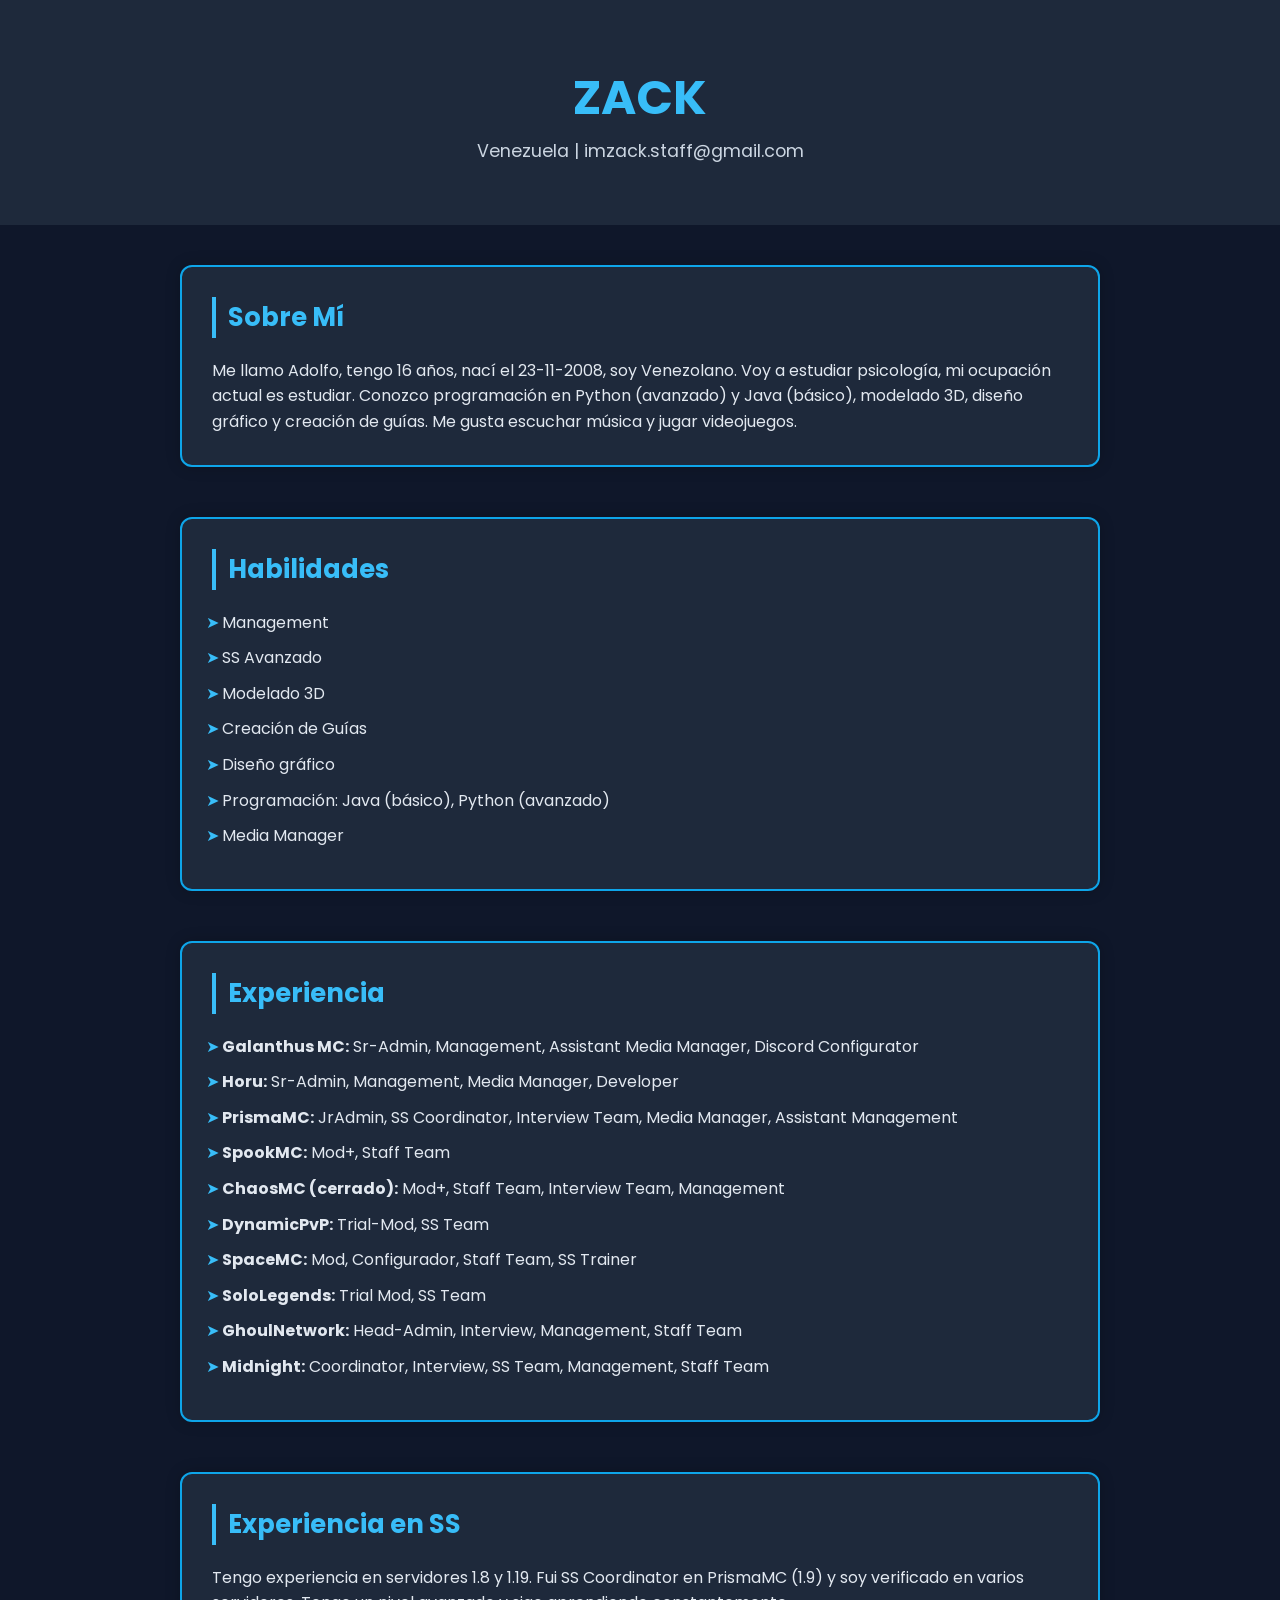
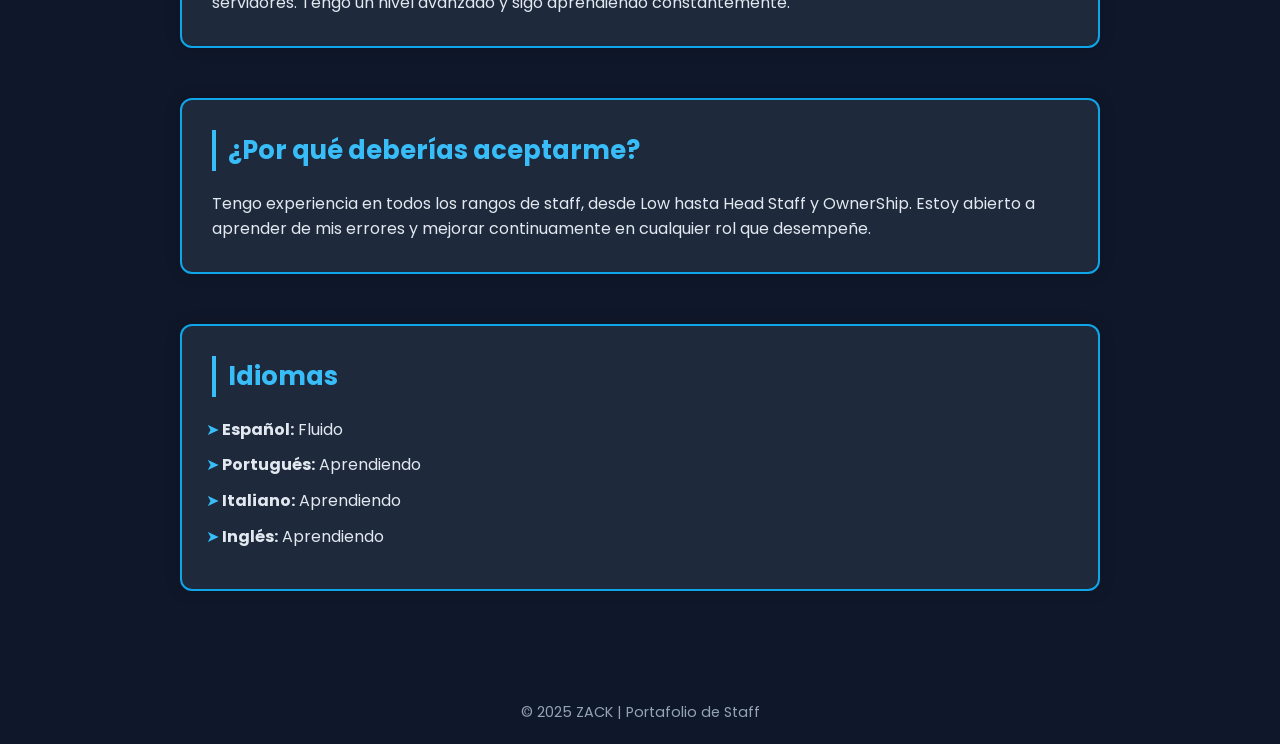
==== index.html @ 356e89ac "Update and rename principal.html to index.html" ====
<!DOCTYPE html>
<html lang="es">
<head>
  <meta charset="UTF-8" />
  <meta name="viewport" content="width=device-width, initial-scale=1.0"/>
  <title>ZACK | CV</title>
  <link href="https://fonts.googleapis.com/css2?family=Poppins:wght@400;600;700&display=swap" rel="stylesheet">

  <!-- AOS Library CSS -->
  <link href="https://unpkg.com/aos@2.3.4/dist/aos.css" rel="stylesheet" />

  <style>
    * {
      box-sizing: border-box;
      margin: 0;
      padding: 0;
    }

    body {
      font-family: 'Poppins', sans-serif;
      background-color: #0f172a;
      color: #e2e8f0;
      line-height: 1.6;
    }

    header {
      background: #1e293b;
      padding: 60px 20px;
      text-align: center;
    }

    header h1 {
      font-size: 3rem;
      color: #38bdf8;
    }

    header p {
      font-size: 1.1rem;
      color: #cbd5e1;
    }

    .container {
      max-width: 960px;
      margin: 0 auto;
      padding: 40px 20px;
    }

    section {
      margin-bottom: 50px;
      background: #1e293b;
      padding: 30px;
      border-radius: 12px;
      border: 2px solid #0ea5e9;
      box-shadow: 0 0 15px rgba(0,0,0,0.2);
      transition: transform 0.3s ease, box-shadow 0.3s ease;
    }

    section:hover {
      transform: scale(1.02);
      box-shadow: 0 0 25px rgba(14, 165, 233, 0.3);
    }

    section h2 {
      color: #38bdf8;
      font-size: 1.6rem;
      margin-bottom: 20px;
      border-left: 4px solid #38bdf8;
      padding-left: 12px;
    }

    ul {
      list-style: none;
      padding-left: 0;
    }

    li {
      margin-bottom: 10px;
      padding-left: 10px;
      position: relative;
      transition: color 0.3s ease, transform 0.3s ease;
    }

    li::before {
      content: "➤";
      color: #38bdf8;
      display: inline-block;
      width: 1em;
      margin-left: -1em;
    }

    li:hover {
      color: #0ea5e9;
      transform: translateX(5px);
    }

    footer {
      background: #0f172a;
      text-align: center;
      padding: 20px;
      color: #94a3b8;
      font-size: 0.9rem;
    }

    @media (max-width: 600px) {
      header h1 {
        font-size: 2.2rem;
      }

      section h2 {
        font-size: 1.3rem;
      }
    }
  </style>
</head>
<body>
  <header>
    <h1>ZACK</h1>
    <p>Venezuela | imzack.staff@gmail.com</p>
  </header>

  <div class="container">
    <section data-aos="fade-up">
      <h2>Sobre Mí</h2>
      <p>Me llamo Adolfo, tengo 16 años, nací el 23-11-2008, soy Venezolano. Voy a estudiar psicología, mi ocupación actual es estudiar. Conozco programación en Python (avanzado) y Java (básico), modelado 3D, diseño gráfico y creación de guías. Me gusta escuchar música y jugar videojuegos.</p>
    </section>

    <section data-aos="fade-up">
      <h2>Habilidades</h2>
      <ul>
        <li>Management</li>
        <li>SS Avanzado</li>
        <li>Modelado 3D</li>
        <li>Creación de Guías</li>
        <li>Diseño gráfico</li>
        <li>Programación: Java (básico), Python (avanzado)</li>
        <li>Media Manager</li>
      </ul>
    </section>

    <section data-aos="fade-up">
      <h2>Experiencia</h2>
      <ul>
        <li><strong>Galanthus MC:</strong> Sr-Admin, Management, Assistant Media Manager, Discord Configurator</li>
        <li><strong>Horu:</strong> Sr-Admin, Management, Media Manager, Developer</li>
        <li><strong>PrismaMC:</strong> JrAdmin, SS Coordinator, Interview Team, Media Manager, Assistant Management</li>
        <li><strong>SpookMC:</strong> Mod+, Staff Team</li>
        <li><strong>ChaosMC (cerrado):</strong> Mod+, Staff Team, Interview Team, Management</li>
        <li><strong>DynamicPvP:</strong> Trial-Mod, SS Team</li>
        <li><strong>SpaceMC:</strong> Mod, Configurador, Staff Team, SS Trainer</li>
        <li><strong>SoloLegends:</strong> Trial Mod, SS Team</li>
        <li><strong>GhoulNetwork:</strong> Head-Admin, Interview, Management, Staff Team</li>
        <li><strong>Midnight:</strong> Coordinator, Interview, SS Team, Management, Staff Team</li>
      </ul>
    </section>

    <section data-aos="fade-up">
      <h2>Experiencia en SS</h2>
      <p>Tengo experiencia en servidores 1.8 y 1.19. Fui SS Coordinator en PrismaMC (1.9) y soy verificado en varios servidores. Tengo un nivel avanzado y sigo aprendiendo constantemente.</p>
    </section>

    <section data-aos="fade-up">
      <h2>¿Por qué deberías aceptarme?</h2>
      <p>Tengo experiencia en todos los rangos de staff, desde Low hasta Head Staff y OwnerShip. Estoy abierto a aprender de mis errores y mejorar continuamente en cualquier rol que desempeñe.</p>
    </section>

    <section data-aos="fade-up">
      <h2>Idiomas</h2>
      <ul>
        <li><strong>Español:</strong> Fluido</li>
        <li><strong>Portugués:</strong> Aprendiendo</li>
        <li><strong>Italiano:</strong> Aprendiendo</li>
        <li><strong>Inglés:</strong> Aprendiendo</li>
      </ul>
    </section>
  </div>

  <footer>
    <p>&copy; 2025 ZACK | Portafolio de Staff</p>
  </footer>

  <!-- AOS Library JS -->
  <script src="https://unpkg.com/aos@2.3.4/dist/aos.js"></script>
  <script>
    AOS.init({
      duration: 800,
      once: true
    });
  </script>
</body>
</html>
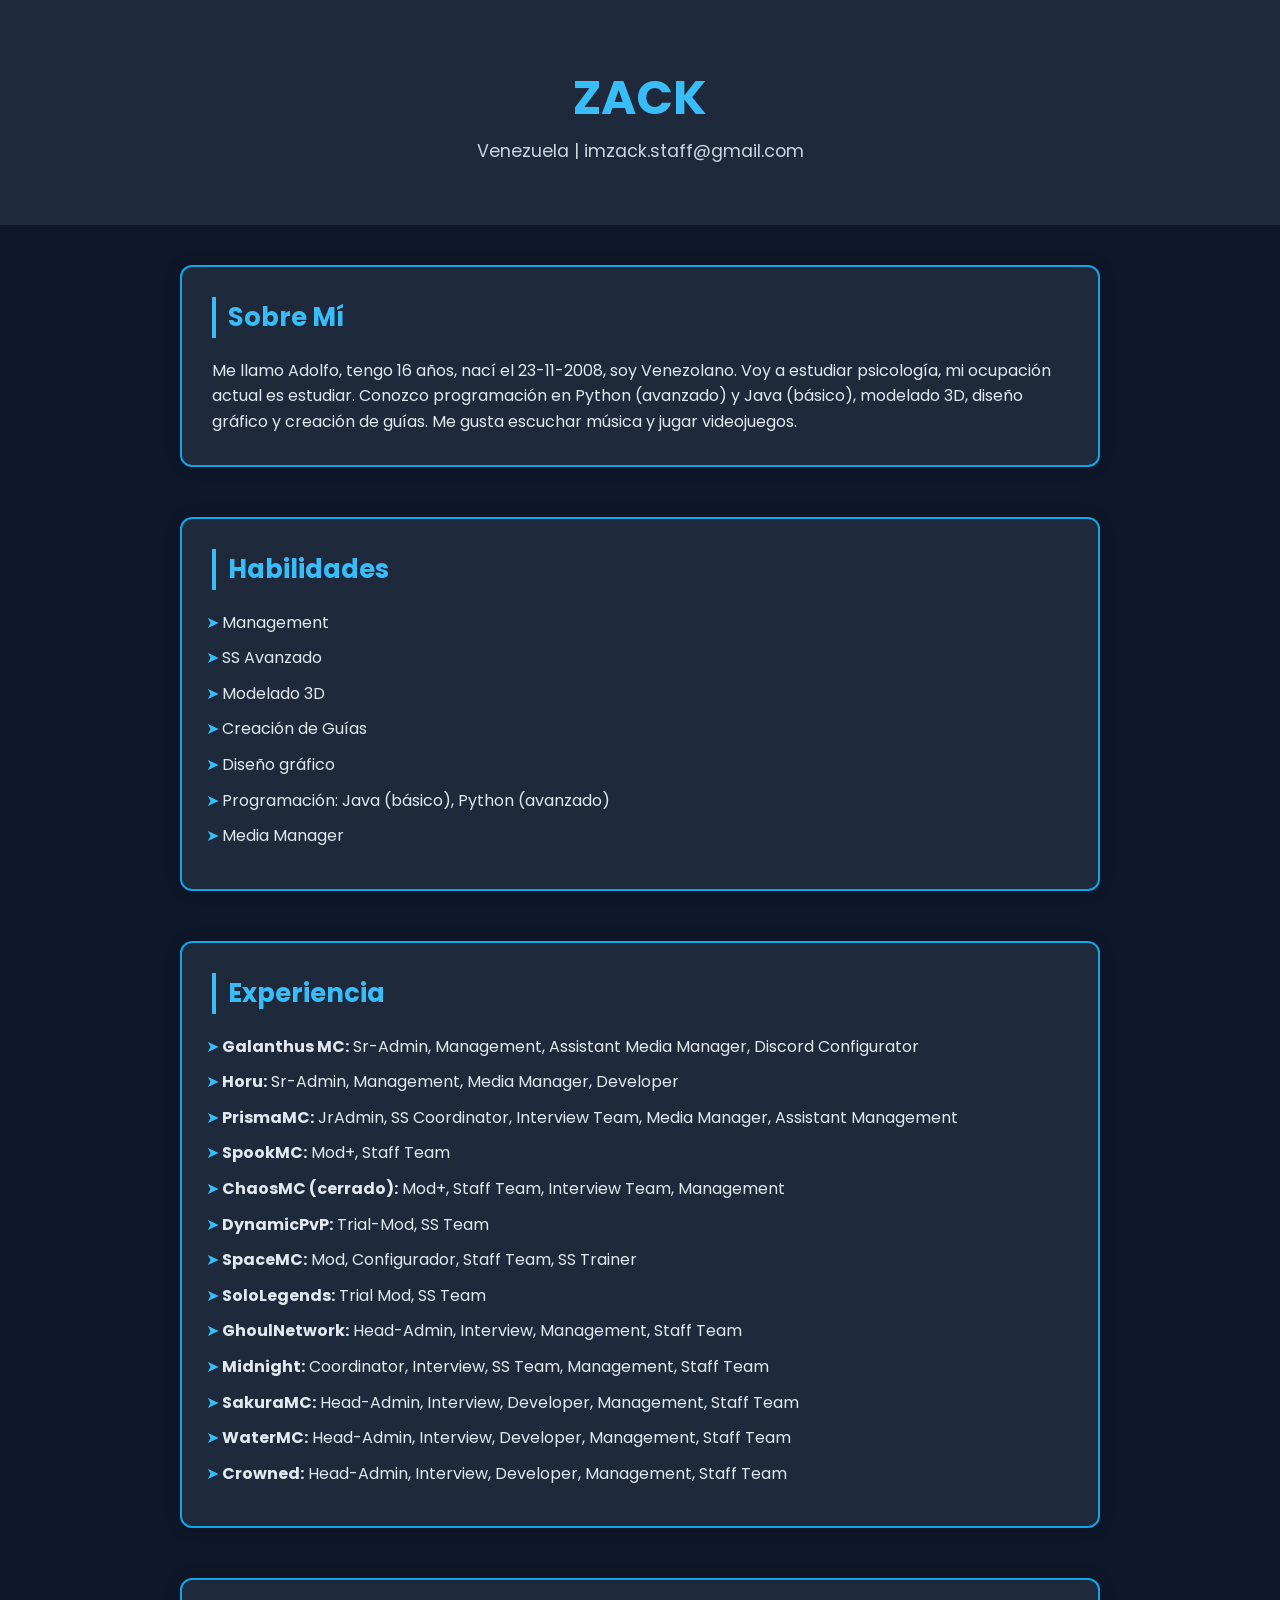
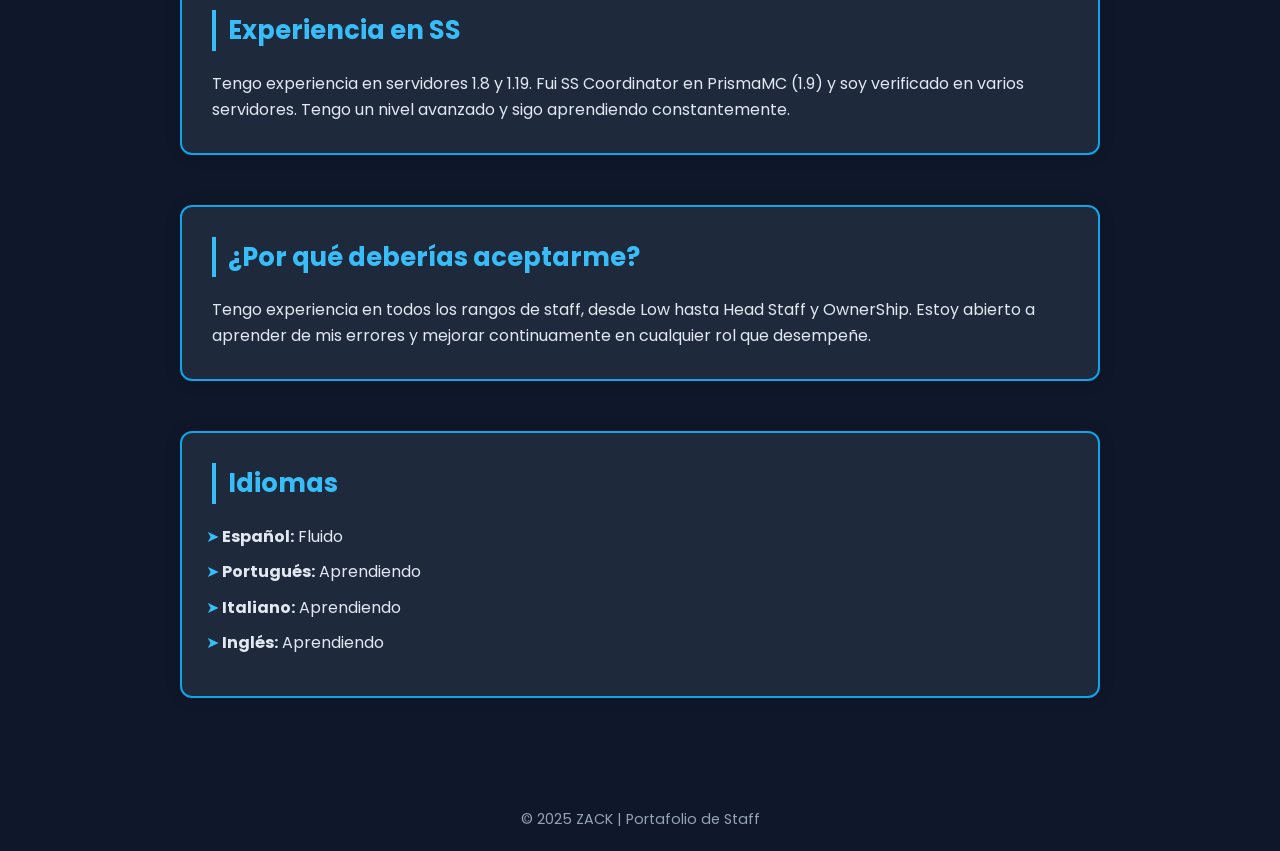
==== commit 693ffa2a: "Update index.html" ====
--- a/index.html
+++ b/index.html
@@ -150,6 +150,9 @@
         <li><strong>SoloLegends:</strong> Trial Mod, SS Team</li>
         <li><strong>GhoulNetwork:</strong> Head-Admin, Interview, Management, Staff Team</li>
         <li><strong>Midnight:</strong> Coordinator, Interview, SS Team, Management, Staff Team</li>
+        <li><strong>SakuraMC:</strong> Head-Admin, Interview, Developer, Management, Staff Team</li>
+        <li><strong>WaterMC:</strong> Head-Admin, Interview, Developer, Management, Staff Team</li>
+        <li><strong>Crowned:</strong> Head-Admin, Interview, Developer, Management, Staff Team</li>        
       </ul>
     </section>
 
@@ -188,3 +191,4 @@
   </script>
 </body>
 </html>
+
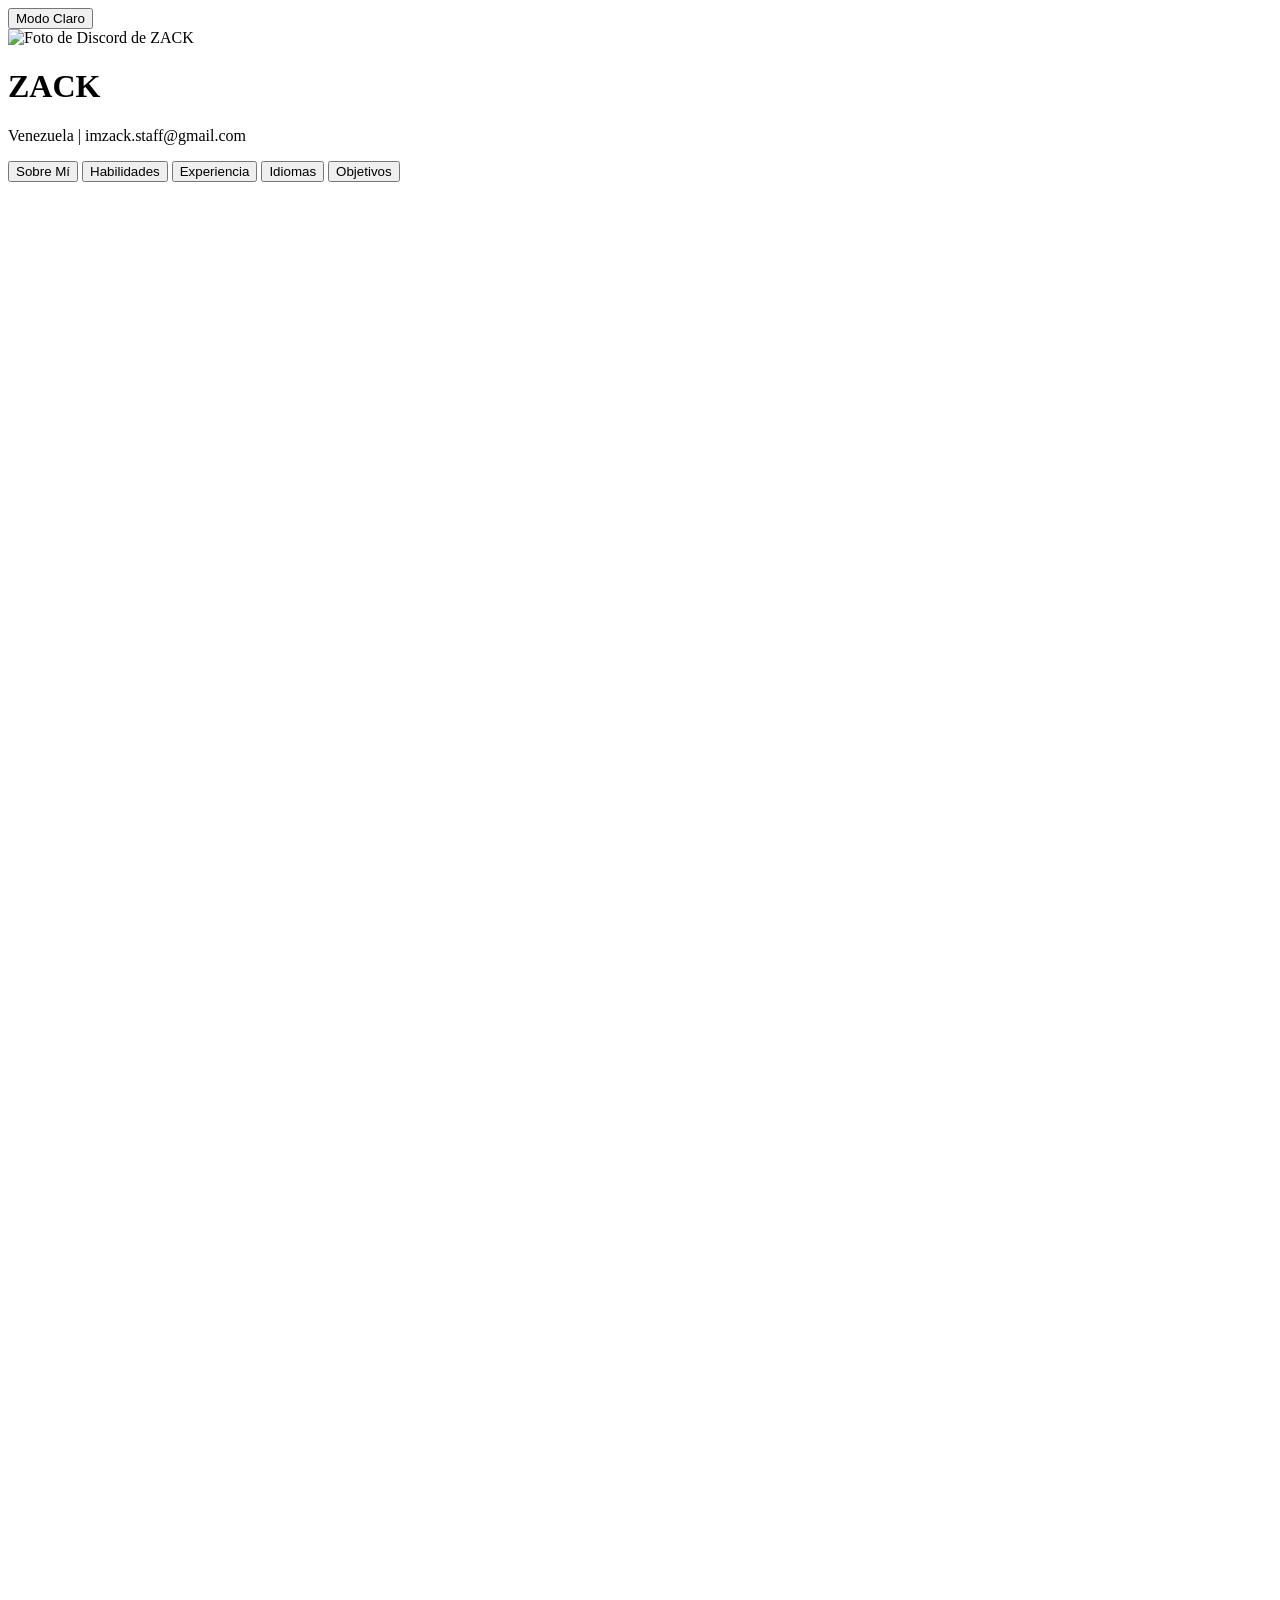
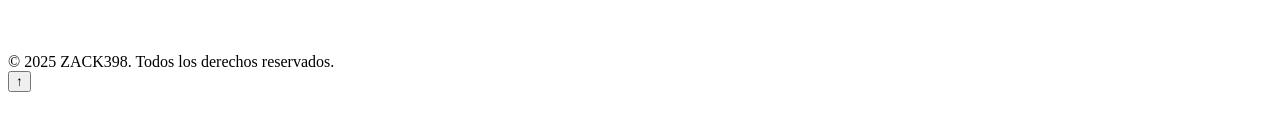
==== commit 02fe76a5: "Update index.html" ====
--- a/index.html
+++ b/index.html
@@ -5,190 +5,123 @@
   <meta name="viewport" content="width=device-width, initial-scale=1.0"/>
   <title>ZACK | CV</title>
   <link href="https://fonts.googleapis.com/css2?family=Poppins:wght@400;600;700&display=swap" rel="stylesheet">
-
-  <!-- AOS Library CSS -->
   <link href="https://unpkg.com/aos@2.3.4/dist/aos.css" rel="stylesheet" />
-
-  <style>
-    * {
-      box-sizing: border-box;
-      margin: 0;
-      padding: 0;
-    }
-
-    body {
-      font-family: 'Poppins', sans-serif;
-      background-color: #0f172a;
-      color: #e2e8f0;
-      line-height: 1.6;
-    }
-
-    header {
-      background: #1e293b;
-      padding: 60px 20px;
-      text-align: center;
-    }
-
-    header h1 {
-      font-size: 3rem;
-      color: #38bdf8;
-    }
-
-    header p {
-      font-size: 1.1rem;
-      color: #cbd5e1;
-    }
-
-    .container {
-      max-width: 960px;
-      margin: 0 auto;
-      padding: 40px 20px;
-    }
-
-    section {
-      margin-bottom: 50px;
-      background: #1e293b;
-      padding: 30px;
-      border-radius: 12px;
-      border: 2px solid #0ea5e9;
-      box-shadow: 0 0 15px rgba(0,0,0,0.2);
-      transition: transform 0.3s ease, box-shadow 0.3s ease;
-    }
-
-    section:hover {
-      transform: scale(1.02);
-      box-shadow: 0 0 25px rgba(14, 165, 233, 0.3);
-    }
-
-    section h2 {
-      color: #38bdf8;
-      font-size: 1.6rem;
-      margin-bottom: 20px;
-      border-left: 4px solid #38bdf8;
-      padding-left: 12px;
-    }
-
-    ul {
-      list-style: none;
-      padding-left: 0;
-    }
-
-    li {
-      margin-bottom: 10px;
-      padding-left: 10px;
-      position: relative;
-      transition: color 0.3s ease, transform 0.3s ease;
-    }
-
-    li::before {
-      content: "➤";
-      color: #38bdf8;
-      display: inline-block;
-      width: 1em;
-      margin-left: -1em;
-    }
-
-    li:hover {
-      color: #0ea5e9;
-      transform: translateX(5px);
-    }
-
-    footer {
-      background: #0f172a;
-      text-align: center;
-      padding: 20px;
-      color: #94a3b8;
-      font-size: 0.9rem;
-    }
-
-    @media (max-width: 600px) {
-      header h1 {
-        font-size: 2.2rem;
-      }
-
-      section h2 {
-        font-size: 1.3rem;
-      }
-    }
-  </style>
+  <link rel="stylesheet" href="styles.css">
 </head>
 <body>
+  <button id="themeToggle">Modo Claro</button>
   <header>
-    <h1>ZACK</h1>
+    <div class="profile">
+      <img src="https://cdn.discordapp.com/avatars/955960175112618054/your-avatar-hash.png" alt="Foto de Discord de ZACK">
+      <h1 class="typewriter">ZACK</h1>
+    </div>
     <p>Venezuela | imzack.staff@gmail.com</p>
   </header>
 
+  <div class="nav-buttons">
+    <button onclick="scrollToSection('sobre-mi')">Sobre Mí</button>
+    <button onclick="scrollToSection('habilidades')">Habilidades</button>
+    <button onclick="scrollToSection('experiencia')">Experiencia</button>
+    <button onclick="scrollToSection('idiomas')">Idiomas</button>
+    <button onclick="scrollToSection('objetivos')">Objetivos</button>
+  </div>
+
   <div class="container">
-    <section data-aos="fade-up">
+    <section id="sobre-mi" data-aos="fade-up">
       <h2>Sobre Mí</h2>
       <p>Me llamo Adolfo, tengo 16 años, nací el 23-11-2008, soy Venezolano. Voy a estudiar psicología, mi ocupación actual es estudiar. Conozco programación en Python (avanzado) y Java (básico), modelado 3D, diseño gráfico y creación de guías. Me gusta escuchar música y jugar videojuegos.</p>
     </section>
 
-    <section data-aos="fade-up">
+    <section id="habilidades" data-aos="fade-up">
       <h2>Habilidades</h2>
+      <div class="skills">
+        <div class="skill">Management</div>
+        <div class="skill">SS Avanzado</div>
+        <div class="skill">Modelado 3D</div>
+        <div class="skill">Creación de Guías</div>
+        <div class="skill">Diseño gráfico</div>
+        <div class="skill">Programación: Java (básico), Python (avanzado)</div>
+        <div class="skill">Media Manager</div>
+      </div>
+    </section>
+
+    <section id="experiencia" data-aos="fade-up">
+      <h2>Experiencia</h2>
+      <div class="timeline">
+        <div class="timeline-item left">
+          <h3>Galanthus MC</h3>
+          <p><strong>Sr-Admin, Management, Assistant Media Manager, Discord Configurator</strong></p>
+        </div>
+        <div class="timeline-item right">
+          <h3>Horu</h3>
+          <p><strong>Sr-Admin, Management, Media Manager, Developer</strong></p>
+        </div>
+        <div class="timeline-item left">
+          <h3>PrismaMC</h3>
+          <p><strong>JrAdmin, SS Coordinator, Interview Team, Media Manager, Assistant Management</strong></p>
+        </div>
+        <div class="timeline-item right">
+          <h3>ChaosMC</h3>
+          <p><strong>Mod+, Staff Team, Interview Team, Management</strong></p>
+        </div>
+        <div class="timeline-item left">
+          <h3>DynamicPvP</h3>
+          <p><strong>Trial-Mod, SS Team</strong></p>
+        </div>
+        <div class="timeline-item right">
+          <h3>SpaceMC</h3>
+          <p><strong>Mod, Configurador, Staff Team, SS Trainer</strong></p>
+        </div>
+        <div class="timeline-item left">
+          <h3>SoloLegends</h3>
+          <p><strong>Trial Mod, SS Team</strong></p>
+        </div>
+        <div class="timeline-item right">
+          <h3>GhoulNetwork</h3>
+          <p><strong>Head-Admin, Interview, Management, Staff Team</strong></p>
+        </div>
+        <div class="timeline-item left">
+          <h3>Midnight</h3>
+          <p><strong>Coordinator, Interview, SS Team, Management, Staff Team</strong></p>
+        </div>
+        <div class="timeline-item right">
+          <h3>SakuraMC</h3>
+          <p><strong>Head-Admin, Interview, Developer, Management, Staff Team</strong></p>
+        </div>
+        <div class="timeline-item left">
+          <h3>WaterMC</h3>
+          <p><strong>Head-Admin, Interview, Developer, Management, Staff Team</strong></p>
+        </div>
+      </div>
+    </section>
+
+    <section id="idiomas" data-aos="fade-up">
+      <h2>Idiomas</h2>
       <ul>
-        <li>Management</li>
-        <li>SS Avanzado</li>
-        <li>Modelado 3D</li>
-        <li>Creación de Guías</li>
-        <li>Diseño gráfico</li>
-        <li>Programación: Java (básico), Python (avanzado)</li>
-        <li>Media Manager</li>
+        <li>Español (nativo)</li>
+        <li>Inglés (intermedio)</li>
+        <li>Portugués (básico)</li>
+        <li>Italiano (básico)</li>
       </ul>
     </section>
 
-    <section data-aos="fade-up">
-      <h2>Experiencia</h2>
+    <section id="objetivos" data-aos="fade-up">
+      <h2>Objetivos</h2>
       <ul>
-        <li><strong>Galanthus MC:</strong> Sr-Admin, Management, Assistant Media Manager, Discord Configurator</li>
-        <li><strong>Horu:</strong> Sr-Admin, Management, Media Manager, Developer</li>
-        <li><strong>PrismaMC:</strong> JrAdmin, SS Coordinator, Interview Team, Media Manager, Assistant Management</li>
-        <li><strong>SpookMC:</strong> Mod+, Staff Team</li>
-        <li><strong>ChaosMC (cerrado):</strong> Mod+, Staff Team, Interview Team, Management</li>
-        <li><strong>DynamicPvP:</strong> Trial-Mod, SS Team</li>
-        <li><strong>SpaceMC:</strong> Mod, Configurador, Staff Team, SS Trainer</li>
-        <li><strong>SoloLegends:</strong> Trial Mod, SS Team</li>
-        <li><strong>GhoulNetwork:</strong> Head-Admin, Interview, Management, Staff Team</li>
-        <li><strong>Midnight:</strong> Coordinator, Interview, SS Team, Management, Staff Team</li>
-        <li><strong>SakuraMC:</strong> Head-Admin, Interview, Developer, Management, Staff Team</li>
-        <li><strong>WaterMC:</strong> Head-Admin, Interview, Developer, Management, Staff Team</li>
-        <li><strong>Crowned:</strong> Head-Admin, Interview, Developer, Management, Staff Team</li>        
-      </ul>
-    </section>
-
-    <section data-aos="fade-up">
-      <h2>Experiencia en SS</h2>
-      <p>Tengo experiencia en servidores 1.8 y 1.19. Fui SS Coordinator en PrismaMC (1.9) y soy verificado en varios servidores. Tengo un nivel avanzado y sigo aprendiendo constantemente.</p>
-    </section>
-
-    <section data-aos="fade-up">
-      <h2>¿Por qué deberías aceptarme?</h2>
-      <p>Tengo experiencia en todos los rangos de staff, desde Low hasta Head Staff y OwnerShip. Estoy abierto a aprender de mis errores y mejorar continuamente en cualquier rol que desempeñe.</p>
-    </section>
-
-    <section data-aos="fade-up">
-      <h2>Idiomas</h2>
-      <ul>
-        <li><strong>Español:</strong> Fluido</li>
-        <li><strong>Portugués:</strong> Aprendiendo</li>
-        <li><strong>Italiano:</strong> Aprendiendo</li>
-        <li><strong>Inglés:</strong> Aprendiendo</li>
+        <li>Seguir estudiando y mejorando habilidades técnicas y creativas</li>
+        <li>Estudiar psicología</li>
+        <li>Dominar inglés, portugués e italiano</li>
       </ul>
     </section>
   </div>
 
   <footer>
-    <p>&copy; 2025 ZACK | Portafolio de Staff</p>
+    &copy; 2025 ZACK398. Todos los derechos reservados.
   </footer>
 
-  <!-- AOS Library JS -->
+  <button id="topBtn" onclick="window.scrollTo({top: 0, behavior: 'smooth'})">↑</button>
+
   <script src="https://unpkg.com/aos@2.3.4/dist/aos.js"></script>
-  <script>
-    AOS.init({
-      duration: 800,
-      once: true
-    });
-  </script>
+  <script src="script.js"></script>
 </body>
 </html>
-
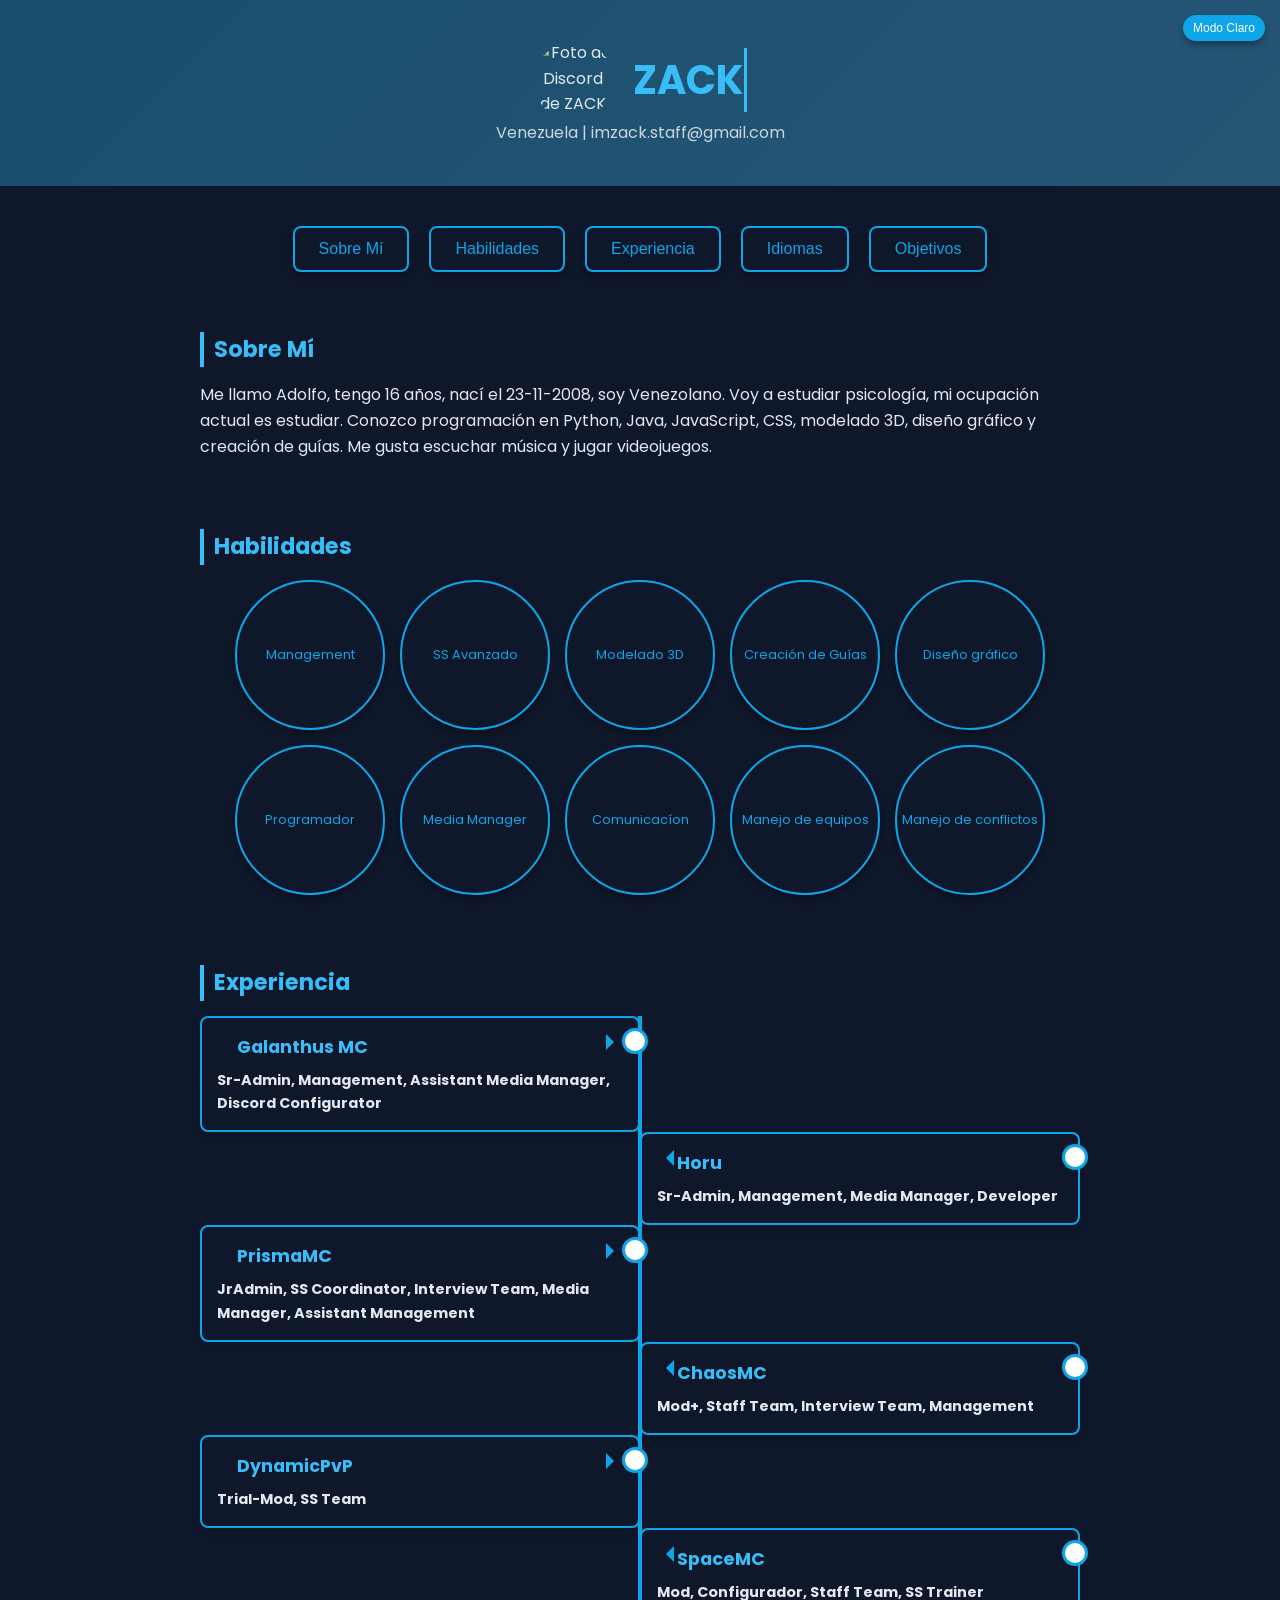
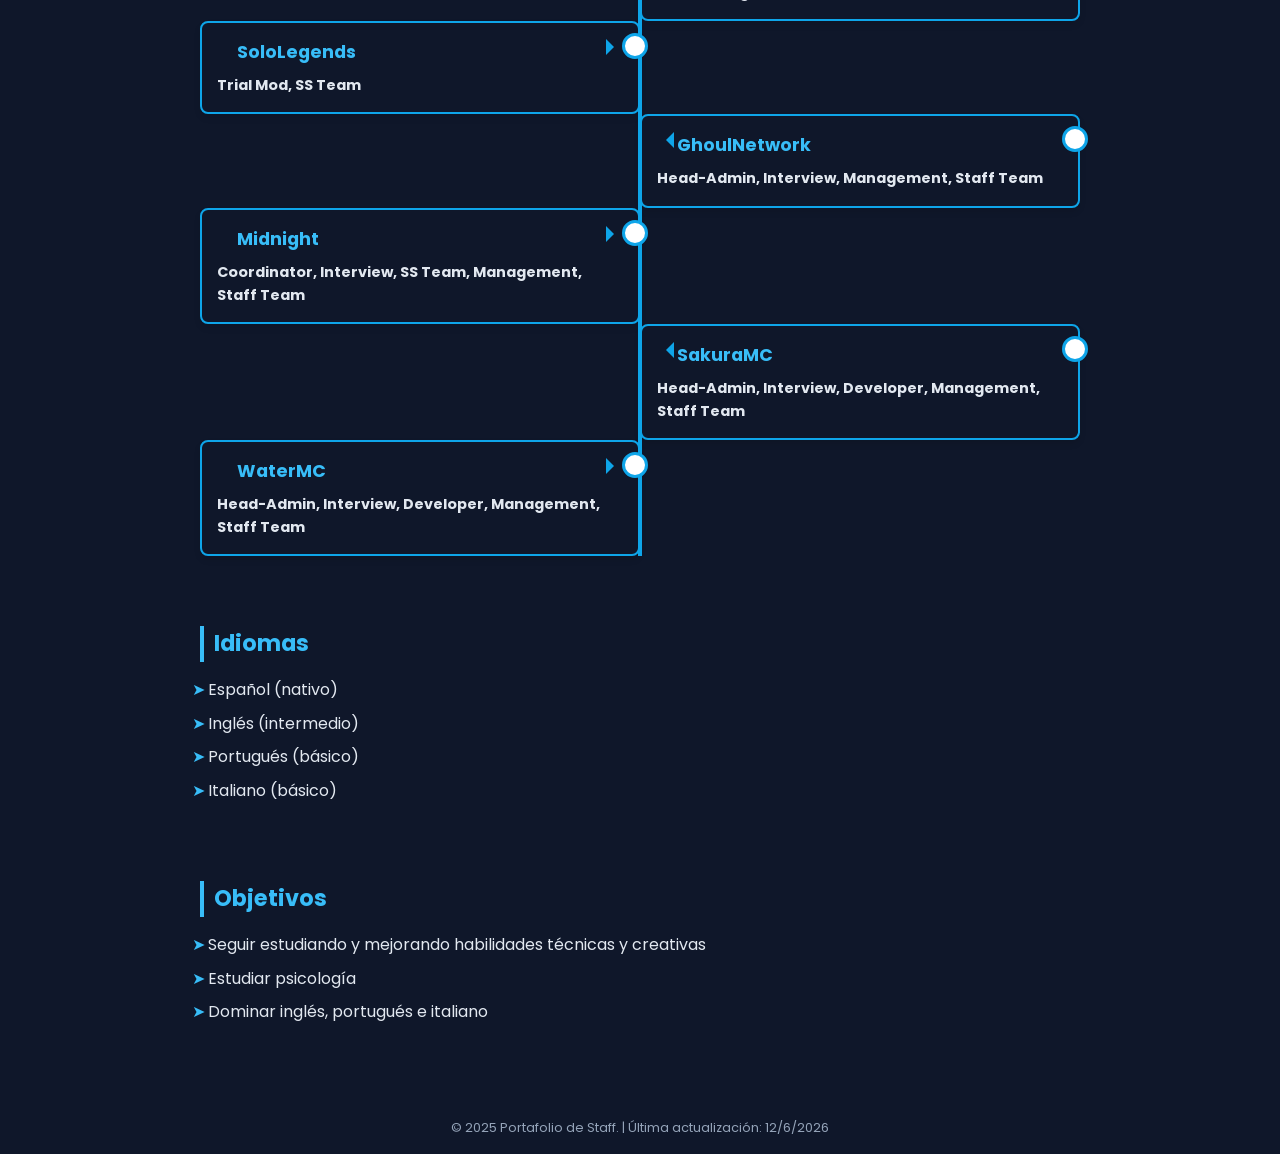
==== commit 0575712b: "Update index.html" ====
--- a/index.html
+++ b/index.html
@@ -6,13 +6,288 @@
   <title>ZACK | CV</title>
   <link href="https://fonts.googleapis.com/css2?family=Poppins:wght@400;600;700&display=swap" rel="stylesheet">
   <link href="https://unpkg.com/aos@2.3.4/dist/aos.css" rel="stylesheet" />
-  <link rel="stylesheet" href="styles.css">
+  <style>
+    * { box-sizing: border-box; margin: 0; padding: 0; scroll-behavior: smooth; }
+    body {
+      font-family: 'Poppins', sans-serif;
+      background-color: #0f172a;
+      color: #e2e8f0;
+      line-height: 1.6;
+      transition: background 0.4s, color 0.4s;
+    }
+    body.light {
+      background-color: #f8fafc;
+      color: #1e293b;
+    }
+    header {
+      background: #1e293b;
+      padding: 40px 20px;
+      text-align: center;
+      position: relative;
+      overflow: hidden;
+    }
+    header::before {
+      content: "";
+      position: absolute;
+      top: 0; left: 0;
+      width: 100%; height: 100%;
+      background: linear-gradient(135deg, #0ea5e9, #38bdf8);
+      opacity: 0.3;
+      z-index: 1;
+    }
+    header .profile {
+      display: flex;
+      align-items: center;
+      justify-content: center;
+      position: relative;
+      z-index: 2;
+    }
+    header .profile img {
+      border-radius: 50%;
+      width: 80px;
+      height: 80px;
+      margin-right: 20px;
+    }
+    header h1 {
+      font-size: 2.5rem;
+      color: #38bdf8;
+      margin: 0;
+      position: relative;
+      z-index: 2;
+    }
+    header p {
+      font-size: 1rem;
+      color: #cbd5e1;
+      position: relative;
+      z-index: 2;
+    }
+    .typewriter {
+      display: inline-block;
+      border-right: 3px solid #38bdf8;
+      white-space: nowrap;
+      overflow: hidden;
+      animation: typing 3s steps(30, end), blink 0.7s infinite;
+    }
+    @keyframes typing { from { width: 0 } to { width: 100% } }
+    @keyframes blink { 50% { border-color: transparent } }
+
+    .container { max-width: 960px; margin: 0 auto; padding: 20px; }
+    section {
+      margin-bottom: 30px;
+      padding: 20px;
+      transition: transform 0.3s ease, box-shadow 0.3s ease;
+      position: relative;
+      overflow: hidden;
+    }
+    body.light section { background: #ffffff; border-color: #0ea5e9; }
+    section:hover { transform: translateY(-5px); box-shadow: 0 0 20px rgba(14, 165, 233, 0.3); }
+    section h2 {
+      color: #38bdf8;
+      font-size: 1.4rem;
+      margin-bottom: 15px;
+      border-left: 4px solid #38bdf8;
+      padding-left: 10px;
+      position: relative;
+      z-index: 2;
+    }
+    ul { list-style: none; padding-left: 0; }
+    li {
+      margin-bottom: 8px;
+      padding-left: 8px;
+      position: relative;
+      transition: color 0.3s ease, transform 0.3s ease;
+      z-index: 2;
+    }
+    li::before {
+      content: "➤";
+      color: #38bdf8;
+      display: inline-block;
+      width: 1em;
+      margin-left: -1em;
+    }
+    li:hover { color: #0ea5e9; transform: translateX(5px); }
+    footer {
+      background: #0f172a;
+      text-align: center;
+      padding: 15px;
+      color: #94a3b8;
+      font-size: 0.8rem;
+    }
+    body.light footer { background: #e2e8f0; color: #1e293b; }
+
+    #topBtn {
+      position: fixed;
+      bottom: 15px;
+      right: 15px;
+      background: #0ea5e9;
+      color: white;
+      border: none;
+      padding: 8px 12px;
+      border-radius: 50%;
+      cursor: pointer;
+      font-size: 16px;
+      display: none;
+      box-shadow: 0 4px 6px rgba(0,0,0,0.3);
+      transition: background 0.3s;
+    }
+    #topBtn:hover { background: #38bdf8; }
+
+    #themeToggle {
+      position: fixed;
+      top: 15px;
+      right: 15px;
+      background: #0ea5e9;
+      color: white;
+      border: none;
+      padding: 6px 10px;
+      border-radius: 20px;
+      cursor: pointer;
+      font-size: 12px;
+      box-shadow: 0 4px 6px rgba(0,0,0,0.3);
+      transition: background 0.3s;
+      z-index: 1000;
+    }
+    #themeToggle:hover { background: #38bdf8; }
+
+    .timeline {
+      position: relative;
+      max-width: 1200px;
+      margin: 0 auto;
+    }
+    .timeline::after {
+      content: "";
+      position: absolute;
+      width: 4px;
+      background-color: #0ea5e9;
+      top: 0;
+      bottom: 0;
+      left: 50%;
+      margin-left: -2px;
+    }
+    .timeline-item {
+      padding: 8px 30px;
+      position: relative;
+      background-color: inherit;
+      width: 50%;
+      border: 2px solid #0ea5e9;
+      border-radius: 8px;
+      padding: 15px;
+      box-shadow: 0 4px 6px rgba(0,0,0,0.1);
+    }
+    .timeline-item::after {
+      content: "";
+      position: absolute;
+      width: 20px;
+      height: 20px;
+      right: -10px;
+      background-color: white;
+      border: 3px solid #0ea5e9;
+      top: 10px;
+      border-radius: 50%;
+      z-index: 1;
+    }
+    .timeline-item.left {
+      left: 0;
+    }
+    .timeline-item.right {
+      left: 50%;
+    }
+    .timeline-item.left::before {
+      content: " ";
+      height: 0;
+      position: absolute;
+      top: 16px;
+      width: 0;
+      z-index: 1;
+      right: 24px;
+      border: medium solid #0ea5e9;
+      border-width: 8px 0 8px 8px;
+      border-color: transparent transparent transparent #0ea5e9;
+    }
+    .timeline-item.right::before {
+      content: " ";
+      height: 0;
+      position: absolute;
+      top: 16px;
+      width: 0;
+      z-index: 1;
+      left: 24px;
+      border: medium solid #0ea5e9;
+      border-width: 8px 8px 8px 0;
+      border-color: transparent #0ea5e9 transparent transparent;
+    }
+    .timeline-item h3 {
+      margin: 0 0 8px;
+      color: #38bdf8;
+      font-size: 1.1rem;
+      padding-left: 20px; /* Añadido para separar el nombre de la flechita */
+    }
+    .timeline-item p {
+      margin: 0;
+      font-size: 0.9rem;
+    }
+
+    .nav-buttons {
+      display: flex;
+      justify-content: center;
+      margin: 40px 0 20px; /* Añadido para bajar los botones */
+    }
+    .nav-buttons button {
+      background: #0f172a;
+      color: #0ea5e9;
+      border: 2px solid #0ea5e9;
+      padding: 12px 24px;
+      margin: 0 10px;
+      border-radius: 8px;
+      cursor: pointer;
+      font-size: 1rem;
+      transition: background 0.3s, transform 0.3s, color 0.3s;
+      box-shadow: 0 4px 6px rgba(0,0,0,0.3);
+    }
+    .nav-buttons button:hover {
+      background: #0ea5e9;
+      color: #0f172a;
+      transform: translateY(-2px);
+    }
+
+    .skills {
+      display: flex;
+      flex-wrap: wrap;
+      gap: 15px;
+      justify-content: center;
+    }
+    .skill {
+      background: #0f172a;
+      color: #0ea5e9;
+      border: 2px solid #0ea5e9;
+      border-radius: 50%;
+      width: 150px;
+      height: 150px;
+      display: flex;
+      align-items: center;
+      justify-content: center;
+      font-size: 0.8rem;
+      transition: background 0.3s, transform 0.3s, color 0.3s;
+      box-shadow: 0 4px 6px rgba(0,0,0,0.3);
+      cursor: pointer;
+    }
+    .skill:hover {
+      background: #0ea5e9;
+      color: #0f172a;
+      transform: translateY(-5px);
+    }
+
+    @media (max-width: 600px) {
+      header h1 { font-size: 2rem; }
+      section h2 { font-size: 1.2rem; }
+    }
+  </style>
 </head>
 <body>
   <button id="themeToggle">Modo Claro</button>
   <header>
     <div class="profile">
-      <img src="https://cdn.discordapp.com/avatars/955960175112618054/your-avatar-hash.png" alt="Foto de Discord de ZACK">
+      <img src="fotodiscord.png" alt="Foto de Discord de ZACK">
       <h1 class="typewriter">ZACK</h1>
     </div>
     <p>Venezuela | imzack.staff@gmail.com</p>
@@ -29,7 +304,7 @@
   <div class="container">
     <section id="sobre-mi" data-aos="fade-up">
       <h2>Sobre Mí</h2>
-      <p>Me llamo Adolfo, tengo 16 años, nací el 23-11-2008, soy Venezolano. Voy a estudiar psicología, mi ocupación actual es estudiar. Conozco programación en Python (avanzado) y Java (básico), modelado 3D, diseño gráfico y creación de guías. Me gusta escuchar música y jugar videojuegos.</p>
+      <p>Me llamo Adolfo, tengo 16 años, nací el 23-11-2008, soy Venezolano. Voy a estudiar psicología, mi ocupación actual es estudiar. Conozco programación en Python, Java, JavaScript, CSS, modelado 3D, diseño gráfico y creación de guías. Me gusta escuchar música y jugar videojuegos.</p>
     </section>
 
     <section id="habilidades" data-aos="fade-up">
@@ -40,8 +315,11 @@
         <div class="skill">Modelado 3D</div>
         <div class="skill">Creación de Guías</div>
         <div class="skill">Diseño gráfico</div>
-        <div class="skill">Programación: Java (básico), Python (avanzado)</div>
+        <div class="skill">Programador</div>
         <div class="skill">Media Manager</div>
+        <div class="skill">Comunicacíon</div>
+        <div class="skill">Manejo de equipos</div>
+        <div class="skill">Manejo de conflictos</div>
       </div>
     </section>
 
@@ -116,12 +394,40 @@
   </div>
 
   <footer>
-    &copy; 2025 ZACK398. Todos los derechos reservados.
+    &copy; 2025 Portafolio de Staff.
   </footer>
 
   <button id="topBtn" onclick="window.scrollTo({top: 0, behavior: 'smooth'})">↑</button>
 
   <script src="https://unpkg.com/aos@2.3.4/dist/aos.js"></script>
-  <script src="script.js"></script>
+  <script>
+    AOS.init();
+
+    const themeToggle = document.getElementById('themeToggle');
+    themeToggle.addEventListener('click', () => {
+      document.body.classList.toggle('light');
+      themeToggle.textContent = document.body.classList.contains('light') ? 'Modo Oscuro' : 'Modo Claro';
+    });
+
+    const topBtn = document.getElementById('topBtn');
+    window.addEventListener('scroll', () => {
+      topBtn.style.display = window.scrollY > 200 ? 'block' : 'none';
+    });
+
+    // Función para mostrar la fecha actual en el pie de página
+    const footer = document.querySelector('footer');
+    const dateSpan = document.createElement('span');
+    const today = new Date();
+    dateSpan.textContent = ` | Última actualización: ${today.toLocaleDateString()}`;
+    footer.appendChild(dateSpan);
+
+    // Función para desplazarse a una sección específica
+    function scrollToSection(sectionId) {
+      const section = document.getElementById(sectionId);
+      if (section) {
+        section.scrollIntoView({ behavior: 'smooth' });
+      }
+    }
+  </script>
 </body>
 </html>
